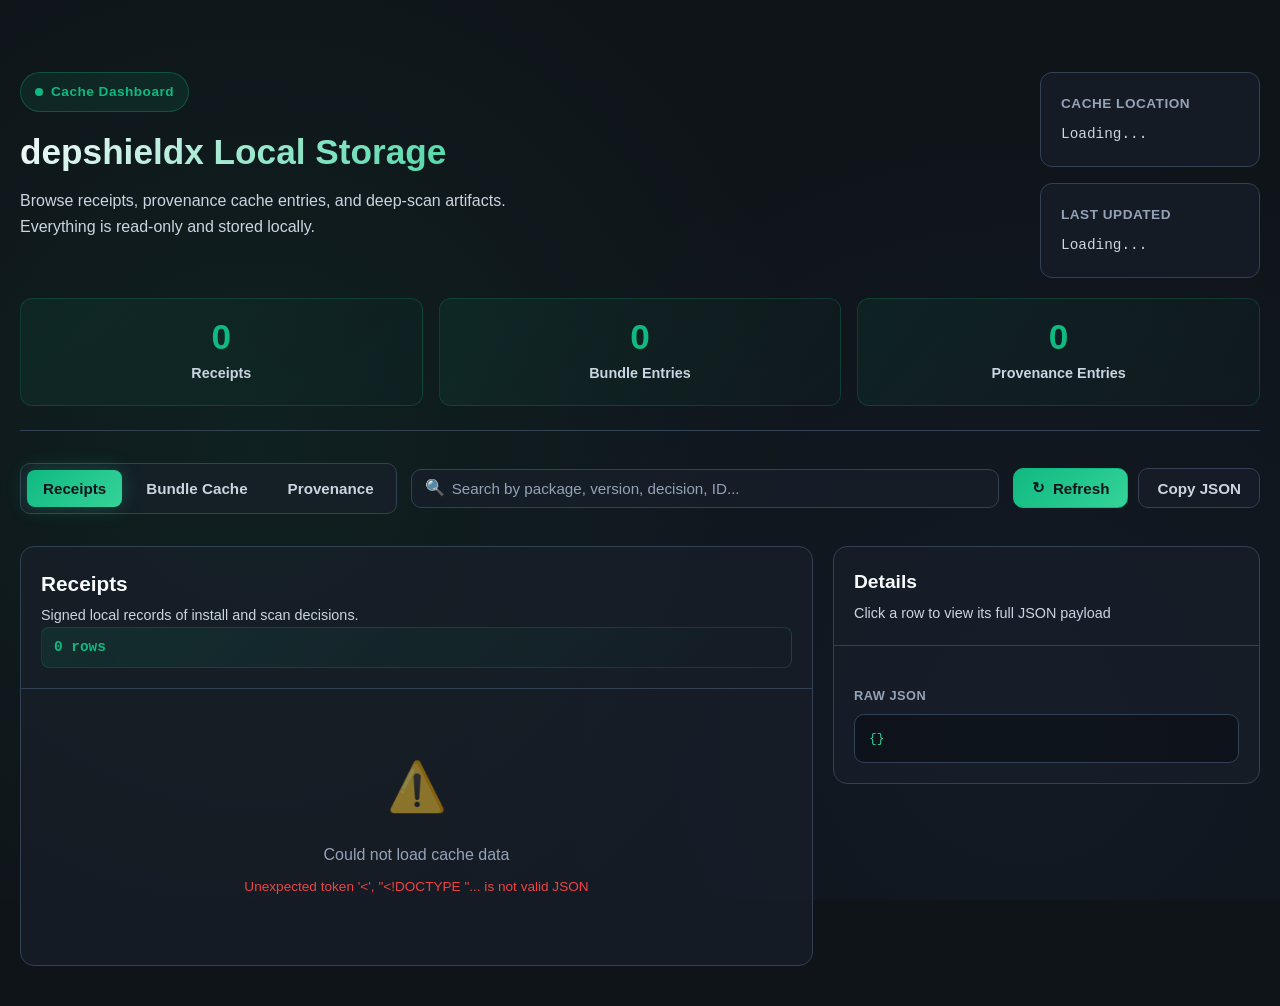
==== depshieldx/presentation/web/templates/dashboard.html @ 13a8dba2 "Move ui.py into a presentation/web/ layer (final restructuring step) Fourth and final step: depshiel" ====
<!DOCTYPE html>
<html lang="en">
<head>
  <meta charset="utf-8" />
  <meta name="viewport" content="width=device-width, initial-scale=1" />
  <title>depshieldx Cache Dashboard</title>
  <style>
    * {
      margin: 0;
      padding: 0;
      box-sizing: border-box;
    }

    :root {
      --bg-primary: #0f1419;
      --bg-secondary: #1a202c;
      --bg-tertiary: #2d3748;
      --accent: #10b981;
      --accent-light: #34d399;
      --accent-dark: #059669;
      --success: #10b981;
      --warning: #f59e0b;
      --danger: #ef4444;
      --text-primary: #f8fafc;
      --text-secondary: #cbd5e1;
      --text-muted: #94a3b8;
      --border: #334155;
      --border-light: #475569;
      --shadow-sm: 0 1px 2px rgba(0, 0, 0, 0.05);
      --shadow-md: 0 4px 6px rgba(0, 0, 0, 0.1);
      --shadow-lg: 0 10px 25px rgba(0, 0, 0, 0.2);
      --shadow-xl: 0 20px 50px rgba(16, 185, 129, 0.1);
      --sans: -apple-system, BlinkMacSystemFont, 'Segoe UI', 'Roboto', 'Oxygen', 'Ubuntu', 'Cantarell', sans-serif;
      --mono: 'Fira Code', 'SF Mono', 'Courier New', monospace;
    }

    html {
      scroll-behavior: smooth;
    }

    body {
      font-family: var(--sans);
      background: var(--bg-primary);
      color: var(--text-primary);
      line-height: 1.6;
      overflow-x: hidden;
    }

    /* Animated Background */
    .gradient-bg {
      position: fixed;
      top: 0;
      left: 0;
      right: 0;
      width: 100%;
      height: 100%;
      background:
        radial-gradient(circle at 20% 50%, rgba(16, 185, 129, 0.08) 0%, transparent 50%),
        radial-gradient(circle at 80% 80%, rgba(59, 130, 246, 0.05) 0%, transparent 50%),
        var(--bg-primary);
      pointer-events: none;
      z-index: 0;
    }

    .shell {
      position: relative;
      z-index: 1;
      width: min(1600px, calc(100vw - 40px));
      margin: 0 auto;
      padding: 40px 0;
    }

    /* Header */
    header {
      padding: 32px 0 24px;
      border-bottom: 1px solid var(--border);
      margin-bottom: 32px;
    }

    .header-content {
      display: flex;
      justify-content: space-between;
      align-items: flex-start;
      gap: 32px;
    }

    .header-left h1 {
      font-size: 2.2rem;
      font-weight: 800;
      margin-bottom: 8px;
      background: linear-gradient(135deg, var(--text-primary), var(--accent-light));
      -webkit-background-clip: text;
      -webkit-text-fill-color: transparent;
      background-clip: text;
    }

    .header-left p {
      color: var(--text-secondary);
      font-size: 1rem;
      max-width: 500px;
    }

    .eyebrow {
      display: inline-flex;
      align-items: center;
      gap: 8px;
      padding: 8px 14px;
      background: rgba(16, 185, 129, 0.1);
      border: 1px solid rgba(16, 185, 129, 0.3);
      border-radius: 999px;
      color: var(--accent);
      font-size: 0.85rem;
      font-weight: 700;
      letter-spacing: 0.5px;
      margin-bottom: 12px;
      width: fit-content;
    }

    .eyebrow::before {
      content: '';
      width: 8px;
      height: 8px;
      background: var(--accent);
      border-radius: 50%;
      animation: pulse 2s ease-in-out infinite;
    }

    @keyframes pulse {
      0%, 100% { opacity: 1; }
      50% { opacity: 0.5; }
    }

    /* Status Cards */
    .status-cards {
      display: grid;
      grid-template-columns: repeat(auto-fit, minmax(220px, 1fr));
      gap: 16px;
    }

    .status-card {
      background: rgba(26, 32, 44, 0.6);
      border: 1px solid var(--border);
      border-radius: 12px;
      padding: 20px;
      transition: all 0.3s ease;
    }

    .status-card:hover {
      border-color: var(--accent);
      background: rgba(26, 32, 44, 0.9);
      transform: translateY(-2px);
    }

    .status-label {
      color: var(--text-muted);
      font-size: 0.85rem;
      font-weight: 600;
      text-transform: uppercase;
      letter-spacing: 0.5px;
      margin-bottom: 8px;
    }

    .status-value {
      font-size: 1.8rem;
      font-weight: 800;
      color: var(--accent);
      margin-bottom: 4px;
    }

    .status-detail {
      font-size: 0.9rem;
      color: var(--text-secondary);
      font-family: var(--mono);
      word-break: break-all;
    }

    /* Metrics Grid */
    .metrics-grid {
      display: grid;
      grid-template-columns: repeat(auto-fit, minmax(200px, 1fr));
      gap: 16px;
      margin-top: 20px;
    }

    .metric-card {
      background: linear-gradient(135deg, rgba(16, 185, 129, 0.08), rgba(16, 185, 129, 0.02));
      border: 1px solid rgba(16, 185, 129, 0.2);
      border-radius: 12px;
      padding: 20px;
      text-align: center;
      transition: all 0.3s ease;
    }

    .metric-card:hover {
      border-color: var(--accent);
      background: linear-gradient(135deg, rgba(16, 185, 129, 0.12), rgba(16, 185, 129, 0.04));
      transform: translateY(-4px);
    }

    .metric-icon {
      font-size: 2rem;
      margin-bottom: 8px;
    }

    .metric-value {
      font-size: 2.2rem;
      font-weight: 800;
      color: var(--accent);
      line-height: 1;
    }

    .metric-label {
      margin-top: 8px;
      color: var(--text-secondary);
      font-size: 0.9rem;
      font-weight: 600;
    }

    /* Controls Section */
    .controls {
      display: flex;
      gap: 14px;
      margin: 32px 0;
      flex-wrap: wrap;
      align-items: center;
    }

    .tabs {
      display: flex;
      gap: 8px;
      background: rgba(26, 32, 44, 0.6);
      border: 1px solid var(--border);
      border-radius: 10px;
      padding: 6px;
    }

    .tab {
      padding: 10px 16px;
      border: none;
      background: transparent;
      color: var(--text-secondary);
      border-radius: 8px;
      font-weight: 600;
      font-size: 0.95rem;
      cursor: pointer;
      transition: all 0.3s ease;
      position: relative;
    }

    .tab:hover {
      color: var(--text-primary);
    }

    .tab.active {
      background: linear-gradient(135deg, var(--accent), var(--accent-light));
      color: var(--bg-primary);
      box-shadow: 0 0 20px rgba(16, 185, 129, 0.3);
    }

    .search-wrapper {
      flex: 1;
      min-width: 260px;
      position: relative;
    }

    .search-wrapper::before {
      content: '🔍';
      position: absolute;
      left: 14px;
      top: 50%;
      transform: translateY(-50%);
      color: var(--text-muted);
    }

    .search {
      width: 100%;
      border: 1px solid var(--border);
      background: rgba(26, 32, 44, 0.6);
      border-radius: 10px;
      padding: 10px 14px 10px 40px;
      font-size: 0.95rem;
      color: var(--text-primary);
      transition: all 0.3s ease;
      font-family: var(--sans);
    }

    .search::placeholder {
      color: var(--text-muted);
    }

    .search:focus {
      outline: none;
      border-color: var(--accent);
      background: rgba(26, 32, 44, 0.8);
      box-shadow: 0 0 12px rgba(16, 185, 129, 0.2);
    }

    .action-buttons {
      display: flex;
      gap: 10px;
      flex-wrap: wrap;
    }

    .button {
      padding: 10px 18px;
      border: 1px solid var(--border);
      background: rgba(26, 32, 44, 0.6);
      color: var(--text-secondary);
      border-radius: 10px;
      font-weight: 600;
      font-size: 0.95rem;
      cursor: pointer;
      transition: all 0.3s ease;
      display: flex;
      align-items: center;
      gap: 8px;
    }

    .button:hover {
      border-color: var(--accent);
      color: var(--accent);
      background: rgba(26, 32, 44, 0.9);
    }

    .button.primary {
      background: linear-gradient(135deg, var(--accent), var(--accent-light));
      border-color: var(--accent);
      color: var(--bg-primary);
    }

    .button.primary:hover {
      box-shadow: 0 0 20px rgba(16, 185, 129, 0.3);
      transform: translateY(-2px);
    }

    /* Main Content */
    .content {
      display: grid;
      grid-template-columns: 1.3fr 0.7fr;
      gap: 20px;
      align-items: start;
    }

    .table-card, .detail-card {
      background: rgba(26, 32, 44, 0.6);
      border: 1px solid var(--border);
      border-radius: 14px;
      overflow: hidden;
      transition: all 0.3s ease;
    }

    .table-card:hover, .detail-card:hover {
      border-color: var(--accent);
      background: rgba(26, 32, 44, 0.8);
    }

    .card-header {
      padding: 20px;
      border-bottom: 1px solid var(--border);
      display: flex;
      justify-content: space-between;
      align-items: flex-start;
    }

    .card-header h2 {
      font-size: 1.3rem;
      font-weight: 700;
      margin-bottom: 4px;
    }

    .card-header p {
      color: var(--text-secondary);
      font-size: 0.9rem;
    }

    .row-count {
      background: linear-gradient(135deg, rgba(16, 185, 129, 0.1), transparent);
      border: 1px solid rgba(16, 185, 129, 0.2);
      border-radius: 8px;
      padding: 8px 12px;
      font-size: 0.9rem;
      font-weight: 700;
      color: var(--accent);
      font-family: var(--mono);
    }

    /* Table */
    .table-wrap {
      overflow: auto;
      max-height: 70vh;
    }

    table {
      width: 100%;
      border-collapse: collapse;
      min-width: 800px;
    }

    th {
      position: sticky;
      top: 0;
      z-index: 10;
      padding: 12px 16px;
      background: var(--bg-secondary);
      border-bottom: 1px solid var(--border);
      font-size: 0.8rem;
      color: var(--text-muted);
      text-transform: uppercase;
      letter-spacing: 0.5px;
      font-weight: 700;
      text-align: left;
    }

    td {
      padding: 12px 16px;
      border-bottom: 1px solid var(--border-light);
      font-size: 0.9rem;
      vertical-align: middle;
    }

    tbody tr {
      cursor: pointer;
      transition: all 0.2s ease;
    }

    tbody tr:hover {
      background: rgba(16, 185, 129, 0.05);
    }

    tbody tr.active {
      background: rgba(16, 185, 129, 0.15);
      border-left: 3px solid var(--accent);
    }

    .mono {
      font-family: var(--mono);
      font-size: 0.85rem;
      color: var(--accent-light);
      word-break: break-all;
    }

    /* Badge */
    .badge {
      display: inline-flex;
      align-items: center;
      gap: 6px;
      border-radius: 6px;
      padding: 4px 10px;
      font-size: 0.75rem;
      font-weight: 800;
      letter-spacing: 0.5px;
      text-transform: uppercase;
      border: 1px solid;
      background: rgba(255, 255, 255, 0.05);
    }

    .badge.ok {
      color: var(--success);
      border-color: rgba(16, 185, 129, 0.3);
      background: rgba(16, 185, 129, 0.1);
    }

    .badge.ok::before {
      content: '✓';
    }

    .badge.warn {
      color: var(--warning);
      border-color: rgba(245, 158, 11, 0.3);
      background: rgba(245, 158, 11, 0.1);
    }

    .badge.warn::before {
      content: '⚠';
    }

    .badge.bad {
      color: var(--danger);
      border-color: rgba(239, 68, 68, 0.3);
      background: rgba(239, 68, 68, 0.1);
    }

    .badge.bad::before {
      content: '✗';
    }

    /* Empty State */
    .empty {
      padding: 60px 20px;
      text-align: center;
      color: var(--text-muted);
    }

    .empty-icon {
      font-size: 3rem;
      margin-bottom: 16px;
      opacity: 0.5;
    }

    .empty p {
      font-size: 1rem;
      margin-bottom: 8px;
    }

    /* Detail Sidebar */
    .card-header {
      display: block;
    }

    .detail-header {
      padding: 20px;
      border-bottom: 1px solid var(--border);
    }

    .detail-header h2 {
      font-size: 1.2rem;
      font-weight: 700;
      margin-bottom: 4px;
    }

    .detail-header p {
      color: var(--text-secondary);
      font-size: 0.9rem;
    }

    .detail-content {
      padding: 20px;
      overflow-y: auto;
      max-height: calc(70vh - 60px);
    }

    .detail-meta {
      display: grid;
      grid-template-columns: 1fr;
      gap: 12px;
      margin-bottom: 20px;
    }

    .detail-box {
      border: 1px solid var(--border);
      border-radius: 10px;
      padding: 12px;
      background: rgba(0, 0, 0, 0.2);
    }

    .detail-box-label {
      color: var(--text-muted);
      font-size: 0.8rem;
      font-weight: 700;
      text-transform: uppercase;
      letter-spacing: 0.5px;
      margin-bottom: 6px;
    }

    .detail-box-value {
      color: var(--text-primary);
      font-size: 0.9rem;
      font-family: var(--mono);
      word-break: break-all;
    }

    .detail-divider {
      height: 1px;
      background: var(--border);
      margin: 16px 0;
    }

    .detail-label {
      color: var(--text-muted);
      font-size: 0.8rem;
      font-weight: 700;
      text-transform: uppercase;
      letter-spacing: 0.5px;
      margin-bottom: 8px;
      display: block;
    }

    pre {
      margin: 0;
      white-space: pre-wrap;
      word-break: break-word;
      overflow: auto;
      padding: 14px;
      border-radius: 10px;
      border: 1px solid var(--border);
      background: rgba(0, 0, 0, 0.3);
      color: var(--accent-light);
      font-family: var(--mono);
      font-size: 0.8rem;
      line-height: 1.5;
    }

    /* Responsive */
    @media (max-width: 1200px) {
      .content {
        grid-template-columns: 1fr;
      }

      .header-content {
        flex-direction: column;
        gap: 20px;
      }

      .controls {
        flex-direction: column;
      }

      .tabs, .search-wrapper, .action-buttons {
        width: 100%;
      }
    }

    @media (max-width: 768px) {
      .shell {
        width: calc(100vw - 20px);
        padding: 20px 0;
      }

      .header-left h1 {
        font-size: 1.8rem;
      }

      .status-cards {
        grid-template-columns: 1fr;
      }

      .metrics-grid {
        grid-template-columns: 1fr;
      }

      table {
        min-width: 100%;
      }

      .table-wrap {
        max-height: 50vh;
      }

      .detail-content {
        max-height: 50vh;
      }

      th, td {
        padding: 10px 12px;
        font-size: 0.85rem;
      }

      .mono {
        font-size: 0.75rem;
      }
    }

    /* Loading & Animations */
    @keyframes shimmer {
      0% { opacity: 0.5; }
      50% { opacity: 1; }
      100% { opacity: 0.5; }
    }

    .loading {
      animation: shimmer 2s infinite;
    }

    /* Scrollbar Styling */
    ::-webkit-scrollbar {
      width: 8px;
      height: 8px;
    }

    ::-webkit-scrollbar-track {
      background: var(--bg-secondary);
    }

    ::-webkit-scrollbar-thumb {
      background: var(--border);
      border-radius: 4px;
    }

    ::-webkit-scrollbar-thumb:hover {
      background: var(--accent);
    }
  </style>
</head>
<body>
  <div class="gradient-bg"></div>

  <div class="shell">
    <!-- Header -->
    <header>
      <div class="header-content">
        <div class="header-left">
          <div class="eyebrow">Cache Dashboard</div>
          <h1>depshieldx Local Storage</h1>
          <p>Browse receipts, provenance cache entries, and deep-scan artifacts. Everything is read-only and stored locally.</p>
        </div>
        <div class="status-cards">
          <div class="status-card">
            <div class="status-label">Cache Location</div>
            <div class="status-detail" id="cache-root">Loading...</div>
          </div>
          <div class="status-card">
            <div class="status-label">Last Updated</div>
            <div class="status-detail" id="generated-at">Loading...</div>
          </div>
        </div>
      </div>

      <!-- Metrics -->
      <div class="metrics-grid">
        <div class="metric-card">
          <div class="metric-value" id="receipt-count">0</div>
          <div class="metric-label">Receipts</div>
        </div>
        <div class="metric-card">
          <div class="metric-value" id="bundle-count">0</div>
          <div class="metric-label">Bundle Entries</div>
        </div>
        <div class="metric-card">
          <div class="metric-value" id="provenance-count">0</div>
          <div class="metric-label">Provenance Entries</div>
        </div>
      </div>
    </header>

    <!-- Controls -->
    <section class="controls">
      <div class="tabs">
        <button class="tab active" data-kind="receipts"> Receipts</button>
        <button class="tab" data-kind="bundles"> Bundle Cache</button>
        <button class="tab" data-kind="provenance"> Provenance</button>
      </div>
      <div class="search-wrapper">
        <input id="search" class="search" type="search" placeholder="Search by package, version, decision, ID..." />
      </div>
      <div class="action-buttons">
        <button id="refresh" class="button primary">
          <span>↻</span> Refresh
        </button>
        <button id="copy-json" class="button">
           Copy JSON
        </button>
      </div>
    </section>

    <!-- Main Content -->
    <section class="content">
      <!-- Table -->
      <div class="table-card">
        <div class="card-header">
          <div>
            <h2 id="table-title">Receipts</h2>
            <p id="table-subtitle">Signed local records of install and scan decisions.</p>
          </div>
          <div class="row-count" id="row-count">0 rows</div>
        </div>
        <div id="table-host" class="table-wrap"></div>
      </div>

      <!-- Detail Panel -->
      <div class="detail-card">
        <div class="detail-header">
          <h2>Details</h2>
          <p>Click a row to view its full JSON payload</p>
        </div>
        <div class="detail-content">
          <div class="detail-meta" id="detail-meta"></div>
          <span class="detail-label">Raw JSON</span>
          <pre id="detail-json">{}</pre>
        </div>
      </div>
    </section>
  </div>

  <script>
    const datasetConfig = {
      receipts: {
        title: "Receipts",
        subtitle: "Signed local records of install and scan decisions.",
        icon: "",
        columns: [
          ["created_at", "Created"],
          ["package", "Package"],
          ["package_version", "Version"],
          ["decision", "Decision"],
          ["mode", "Mode"],
          ["requested_target", "Requested Target"],
          ["id", "Receipt ID"]
        ]
      },
      bundles: {
        title: "Bundle Cache",
        subtitle: "Deep-scan bundle cache entries saved under the local cache root.",
        icon: "",
        columns: [
          ["cached_at", "Cached"],
          ["id", "Fingerprint"],
          ["backend", "Backend"],
          ["success", "Success"],
          ["error_type", "Error Type"],
          ["downloaded_file_count", "Files"],
          ["artifact_count", "Artifacts"]
        ]
      },
      provenance: {
        title: "Provenance Cache",
        subtitle: "Per-package provenance and attestation verification cache entries.",
        icon: "",
        columns: [
          ["cached_at", "Cached"],
          ["package", "Package"],
          ["package_version", "Version"],
          ["block", "Blocked"],
          ["warning_count", "Warnings"],
          ["info_count", "Infos"],
          ["attested_file_count", "Attested Files"],
          ["verified_attestation_count", "Verified Attestations"]
        ]
      }
    };

    const state = {
      payload: null,
      currentKind: "receipts",
      selectedId: null,
      query: ""
    };

    function badgeClass(value) {
      const lowered = String(value).toLowerCase();
      if (["allowed", "passed", "true", "yes", "1", "none"].includes(lowered)) return "ok";
      if (["blocked", "failed", "false", "no", "0"].includes(lowered)) return "bad";
      return "warn";
    }

    function escapeHtml(value) {
      return String(value ?? "")
        .replaceAll("&", "&amp;")
        .replaceAll("<", "&lt;")
        .replaceAll(">", "&gt;")
        .replaceAll('"', "&quot;");
    }

    function currentRows() {
      const rows = (state.payload && state.payload[state.currentKind]) || [];
      const query = state.query.trim().toLowerCase();
      if (!query) return rows;
      return rows.filter((row) => JSON.stringify(row).toLowerCase().includes(query));
    }

    function renderSummary() {
      const summary = (state.payload && state.payload.summary) || {};
      document.getElementById("receipt-count").textContent = summary.receipt_count || 0;
      document.getElementById("bundle-count").textContent = summary.bundle_count || 0;
      document.getElementById("provenance-count").textContent = summary.provenance_count || 0;
      document.getElementById("cache-root").textContent = (state.payload && state.payload.cache_root) || "Unknown";
      document.getElementById("generated-at").textContent = (state.payload && state.payload.generated_at) || "Never";
    }

    function renderTable() {
      const config = datasetConfig[state.currentKind];
      const rows = currentRows();
      
      document.getElementById("table-title").textContent = config.icon + " " + config.title;
      document.getElementById("table-subtitle").textContent = config.subtitle;
      
      const rowText = rows.length === 1 ? "1 row" : `${rows.length} rows`;
      document.getElementById("row-count").textContent = rowText;

      const host = document.getElementById("table-host");
      
      if (!rows.length) {
        host.innerHTML = '<div class="empty"><div class="empty-icon">📭</div><p>No matching entries found.</p><p style="font-size: 0.85rem;">Try adjusting your search or refresh to reload.</p></div>';
        renderDetail(null);
        return;
      }

      const header = config.columns.map(([key, label]) => "<th>" + escapeHtml(label) + "</th>").join("");
      
      const body = rows.map((row) => {
        const cells = config.columns.map(([key]) => {
          const value = row[key];
          
          if (key === "decision" || key === "success" || key === "block" || key === "error_type") {
            if (value === null || value === undefined || value === "") return "<td></td>";
            return '<td><span class="badge ' + badgeClass(value) + '">' + escapeHtml(value) + "</span></td>";
          }
          
          if (key === "id" || key === "requested_target") {
            return '<td class="mono">' + (value ? escapeHtml(String(value).substring(0, 16)) + "..." : "") + "</td>";
          }
          
          return "<td>" + escapeHtml(value ?? "") + "</td>";
        }).join("");
        
        const active = state.selectedId === row.id ? " active" : "";
        return '<tr class="' + active.trim() + '" data-id="' + escapeHtml(row.id) + '" data-full-id="' + escapeHtml(row.id) + '">' + cells + "</tr>";
      }).join("");

      host.innerHTML = "<table><thead><tr>" + header + "</tr></thead><tbody>" + body + "</tbody></table>";
      
      host.querySelectorAll("tbody tr").forEach((rowEl) => {
        rowEl.addEventListener("click", () => {
          state.selectedId = rowEl.getAttribute("data-full-id");
          renderTable();
          const selected = currentRows().find((row) => row.id === state.selectedId);
          renderDetail(selected || null);
        });
      });

      const selected = currentRows().find((row) => row.id === state.selectedId) || rows[0];
      state.selectedId = selected?.id;
      renderDetail(selected || null);
    }

    function renderDetail(row) {
      const metaHost = document.getElementById("detail-meta");
      const jsonHost = document.getElementById("detail-json");
      
      if (!row) {
        metaHost.innerHTML = '<div class="empty-icon">👈</div><p>Select a row to view details</p>';
        jsonHost.textContent = "{}";
        return;
      }

      const meta = [];
      if (row.kind) meta.push(["Type", row.kind]);
      if (row.id) meta.push(["ID", row.id]);
      if (row.path) meta.push(["Path", row.path]);
      if (row.package) meta.push(["Package", row.package + (row.package_version ? "==" + row.package_version : "")]);
      if (row.created_at) meta.push(["Created", row.created_at]);
      if (row.cached_at) meta.push(["Cached", row.cached_at]);

      metaHost.innerHTML = meta.map(([label, value]) => (
        '<div class="detail-box"><span class="detail-box-label">' + escapeHtml(label) + '</span><div class="detail-box-value">' + escapeHtml(value) + "</div></div>"
      )).join("");

      jsonHost.textContent = JSON.stringify(row.raw || row || {}, null, 2);
    }

    async function loadData() {
      try {
        const response = await fetch("/api/cache", { cache: "no-store" });
        state.payload = await response.json();
        renderSummary();
        renderTable();
      } catch (error) {
        document.getElementById("table-host").innerHTML =
          '<div class="empty"><div class="empty-icon">⚠️</div><p>Could not load cache data</p><p style="font-size: 0.85rem; color: var(--danger);">' + escapeHtml(error.message || "Unknown error") + "</p></div>";
      }
    }

    // Event listeners
    document.querySelectorAll(".tab").forEach((button) => {
      button.addEventListener("click", () => {
        document.querySelectorAll(".tab").forEach((b) => b.classList.remove("active"));
        button.classList.add("active");
        state.currentKind = button.getAttribute("data-kind");
        state.selectedId = null;
        renderTable();
      });
    });

    document.getElementById("search").addEventListener("input", (event) => {
      state.query = event.target.value;
      state.selectedId = null;
      renderTable();
    });

    document.getElementById("refresh").addEventListener("click", loadData);
    
    document.getElementById("copy-json").addEventListener("click", async () => {
      const selected = currentRows().find((row) => row.id === state.selectedId);
      if (!selected) return;
      try {
        await navigator.clipboard.writeText(JSON.stringify(selected.raw || selected, null, 2));
        const btn = document.getElementById("copy-json");
        const orig = btn.textContent;
        btn.textContent = "✓ Copied!";
        setTimeout(() => { btn.textContent = orig; }, 2000);
      } catch (err) {
        console.error("Copy failed:", err);
      }
    });

    // Initial load
    loadData();
  </script>
</body>
</html>
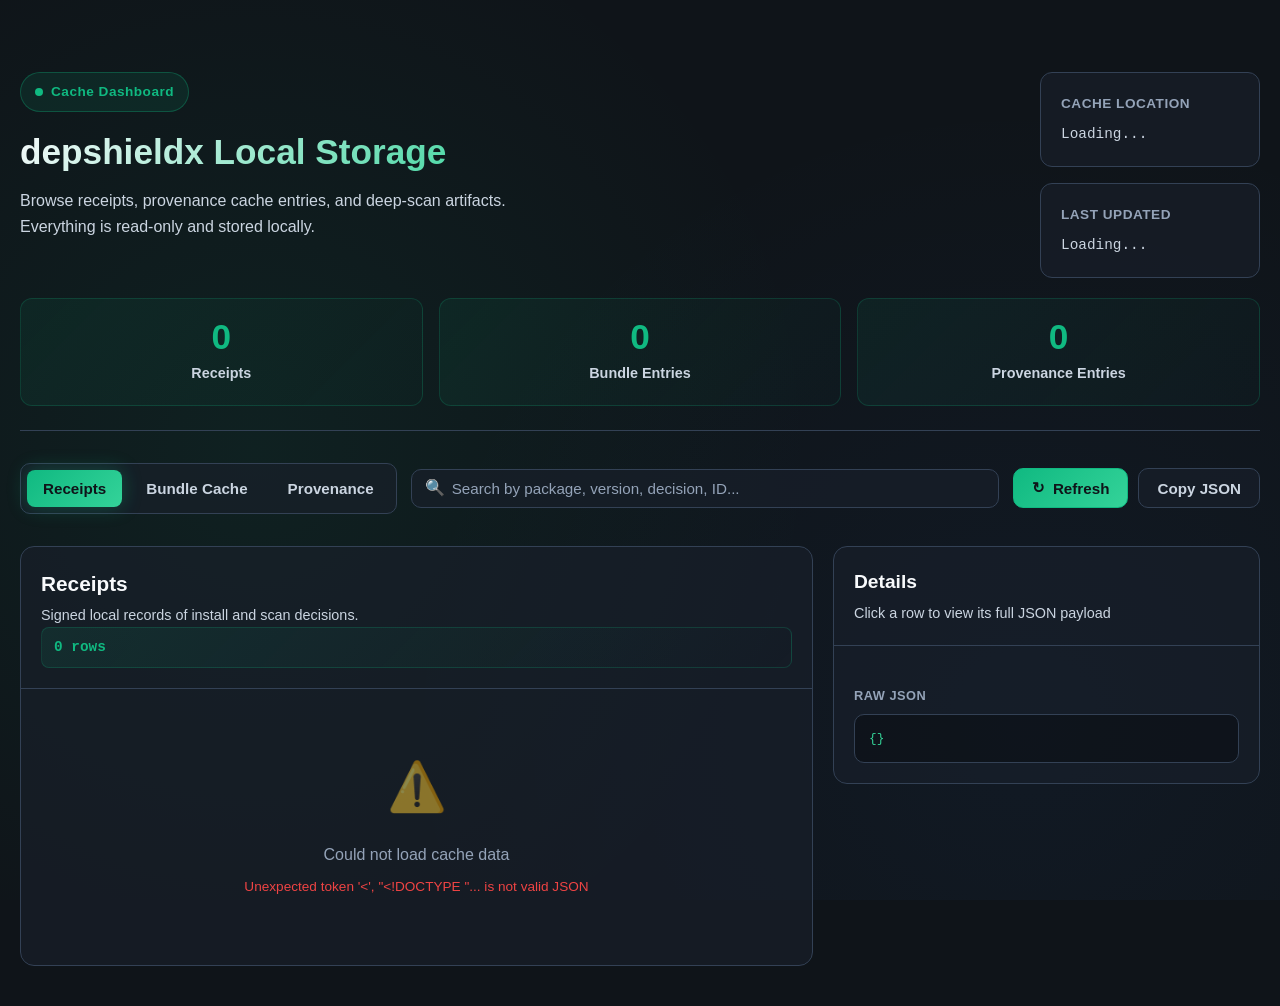
==== commit 9b4bab4f: "Fix remaining npm-blind spots in the local UI and public docs site Two user-facing surfaces still di" ====
--- a/depshieldx/presentation/web/templates/dashboard.html
+++ b/depshieldx/presentation/web/templates/dashboard.html
@@ -926,7 +926,11 @@
       if (row.kind) meta.push(["Type", row.kind]);
       if (row.id) meta.push(["ID", row.id]);
       if (row.path) meta.push(["Path", row.path]);
-      if (row.package) meta.push(["Package", row.package + (row.package_version ? "==" + row.package_version : "")]);
+      if (row.package) {
+        const versionSeparator = row.ecosystem === "npm" ? "@" : "==";
+        meta.push(["Package", row.package + (row.package_version ? versionSeparator + row.package_version : "")]);
+      }
+      if (row.ecosystem) meta.push(["Ecosystem", row.ecosystem]);
       if (row.created_at) meta.push(["Created", row.created_at]);
       if (row.cached_at) meta.push(["Cached", row.cached_at]);
 
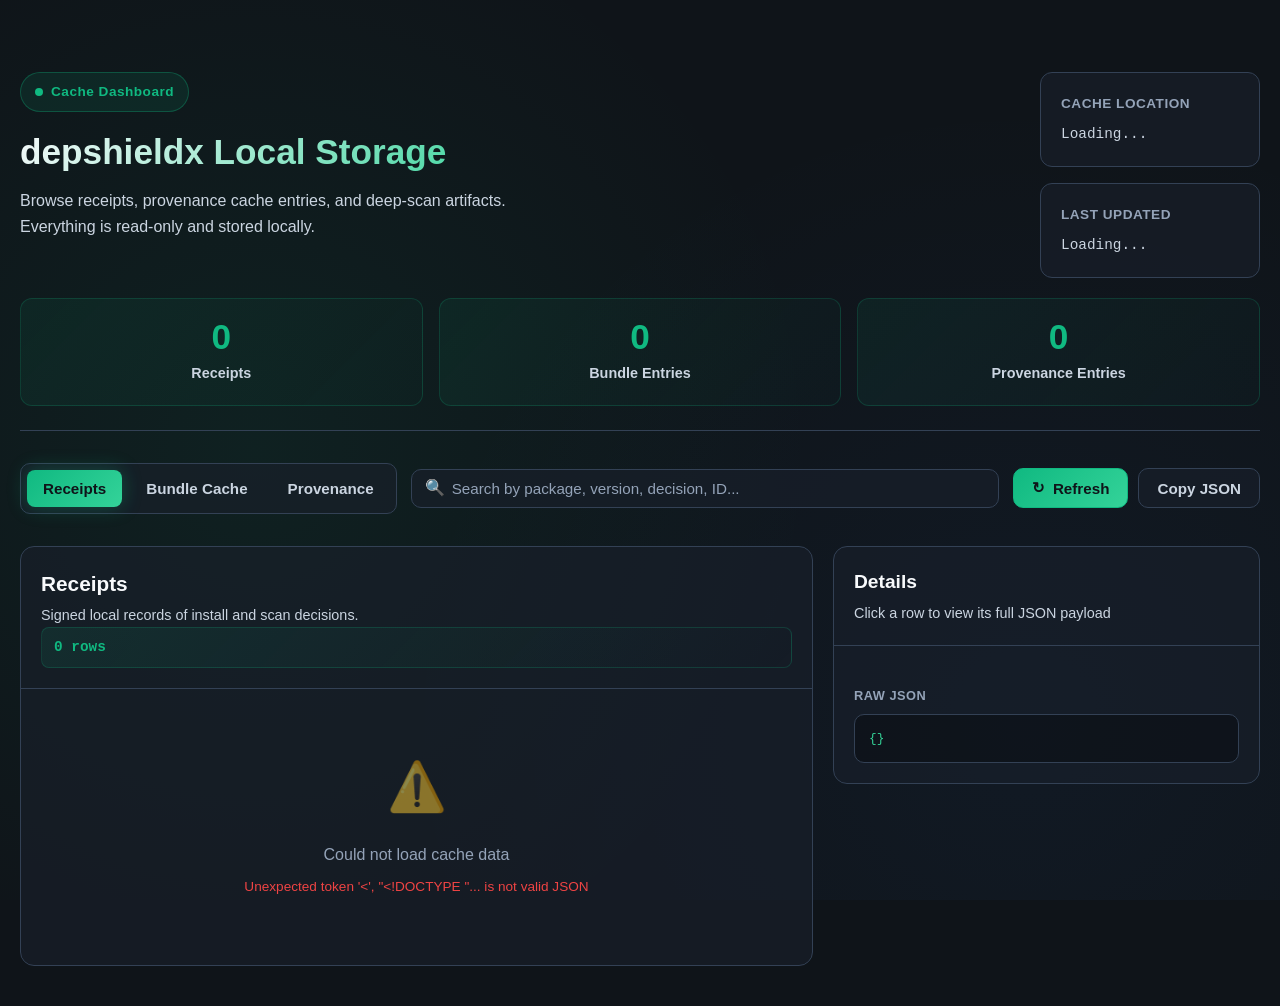
==== commit 78034878: "Add Go modules ecosystem adapter (Stage 1: fast mode) Go was the fourth ecosystem the original restr" ====
--- a/depshieldx/presentation/web/templates/dashboard.html
+++ b/depshieldx/presentation/web/templates/dashboard.html
@@ -927,7 +927,7 @@
       if (row.id) meta.push(["ID", row.id]);
       if (row.path) meta.push(["Path", row.path]);
       if (row.package) {
-        const versionSeparator = row.ecosystem === "npm" ? "@" : "==";
+        const versionSeparator = ["npm", "cargo", "go"].includes(row.ecosystem) ? "@" : "==";
         meta.push(["Package", row.package + (row.package_version ? versionSeparator + row.package_version : "")]);
       }
       if (row.ecosystem) meta.push(["Ecosystem", row.ecosystem]);
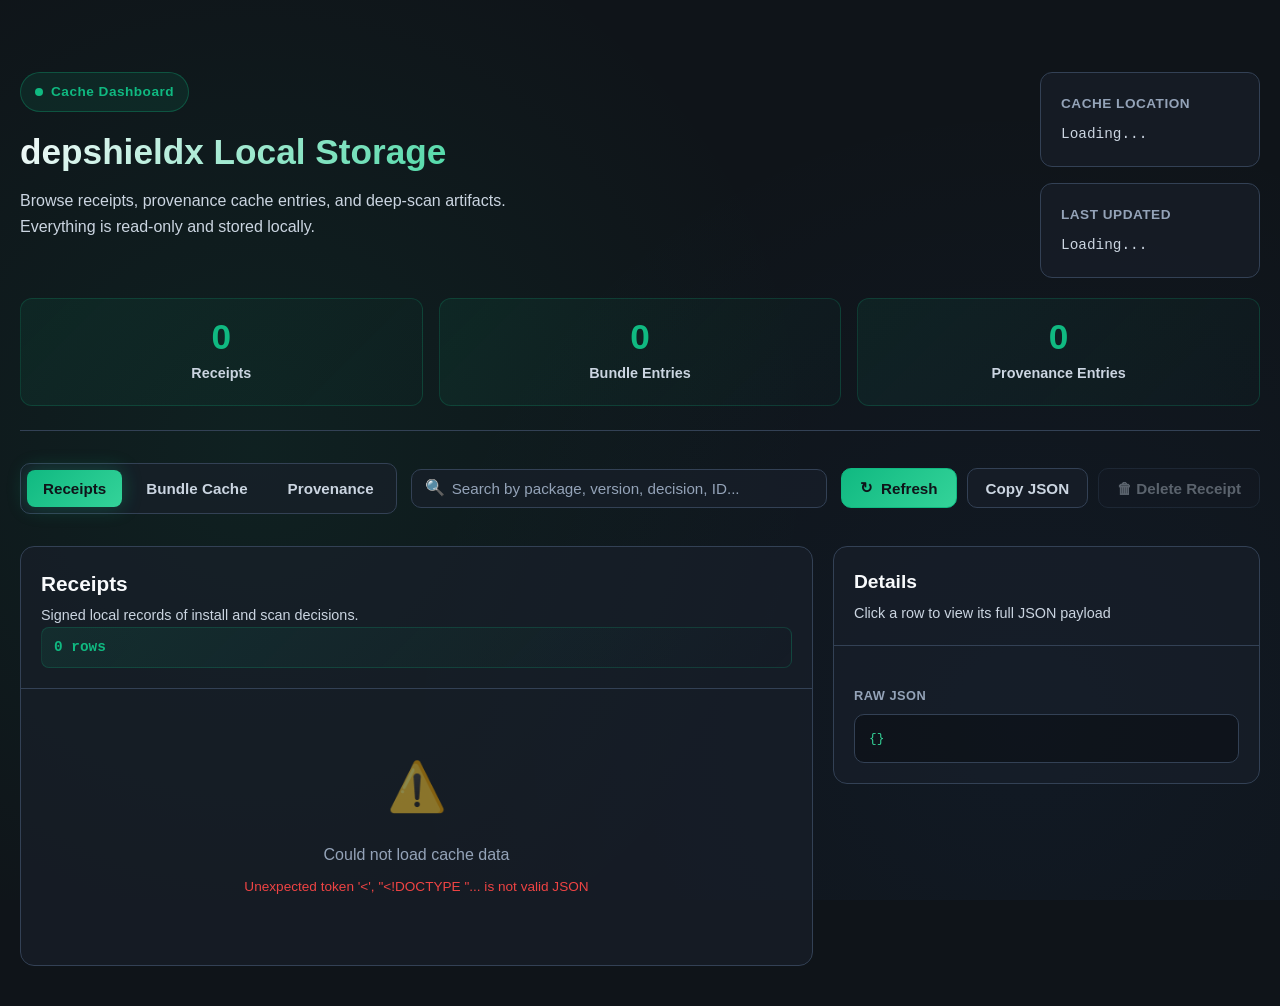
==== commit a1a38071: "Add per-receipt delete to the local UI Adds DELETE /api/receipts/<id> (server.py) backed by a new de" ====
--- a/depshieldx/presentation/web/templates/dashboard.html
+++ b/depshieldx/presentation/web/templates/dashboard.html
@@ -333,6 +333,17 @@
       transform: translateY(-2px);
     }
 
+    .button.danger:hover:not(:disabled) {
+      border-color: var(--danger);
+      color: var(--danger);
+      background: rgba(26, 32, 44, 0.9);
+    }
+
+    .button:disabled {
+      opacity: 0.4;
+      cursor: not-allowed;
+    }
+
     /* Main Content */
     .content {
       display: grid;
@@ -738,6 +749,9 @@
         </button>
         <button id="copy-json" class="button">
            Copy JSON
+        </button>
+        <button id="delete-receipt" class="button danger" disabled title="Select a receipt to delete">
+          🗑 Delete Receipt
         </button>
       </div>
     </section>
@@ -912,10 +926,18 @@
       renderDetail(selected || null);
     }
 
+    function updateDeleteButton(row) {
+      const button = document.getElementById("delete-receipt");
+      const canDelete = !!(row && row.kind === "receipt");
+      button.disabled = !canDelete;
+      button.title = canDelete ? "Delete this receipt" : "Select a receipt to delete";
+    }
+
     function renderDetail(row) {
       const metaHost = document.getElementById("detail-meta");
       const jsonHost = document.getElementById("detail-json");
-      
+      updateDeleteButton(row);
+
       if (!row) {
         metaHost.innerHTML = '<div class="empty-icon">👈</div><p>Select a row to view details</p>';
         jsonHost.textContent = "{}";
@@ -986,6 +1008,31 @@
       }
     });
 
+    document.getElementById("delete-receipt").addEventListener("click", async () => {
+      const selected = currentRows().find((row) => row.id === state.selectedId);
+      if (!selected || selected.kind !== "receipt") return;
+      const label = selected.package
+        ? `${selected.package}${selected.package_version ? "==" + selected.package_version : ""}`
+        : selected.id;
+      if (!confirm(`Delete receipt for ${label}? This cannot be undone.`)) return;
+
+      const button = document.getElementById("delete-receipt");
+      button.disabled = true;
+      try {
+        const response = await fetch("/api/receipts/" + encodeURIComponent(selected.id), { method: "DELETE" });
+        if (!response.ok) {
+          const body = await response.json().catch(() => ({}));
+          throw new Error(body.error || `Delete failed (HTTP ${response.status})`);
+        }
+        state.selectedId = null;
+        await loadData();
+      } catch (err) {
+        console.error("Delete failed:", err);
+        alert("Could not delete receipt: " + (err.message || "Unknown error"));
+        button.disabled = false;
+      }
+    });
+
     // Initial load
     loadData();
   </script>
